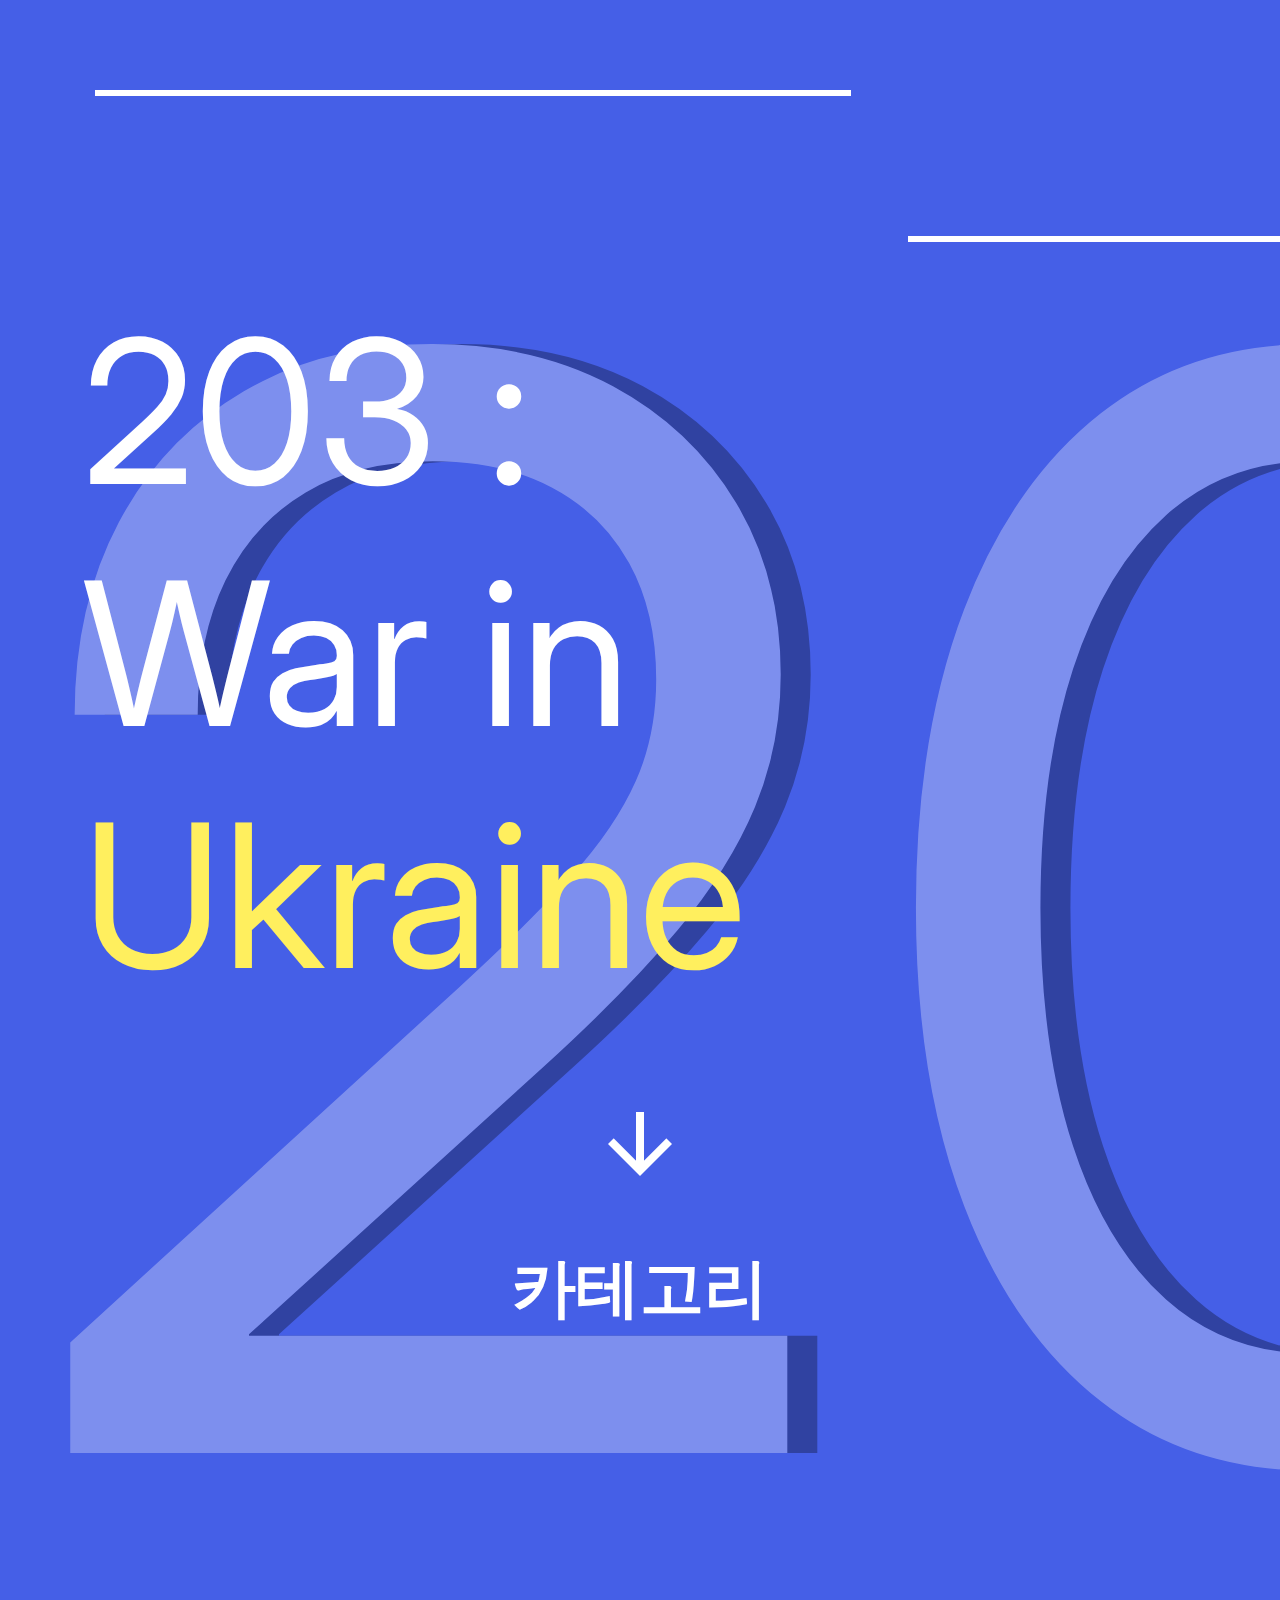
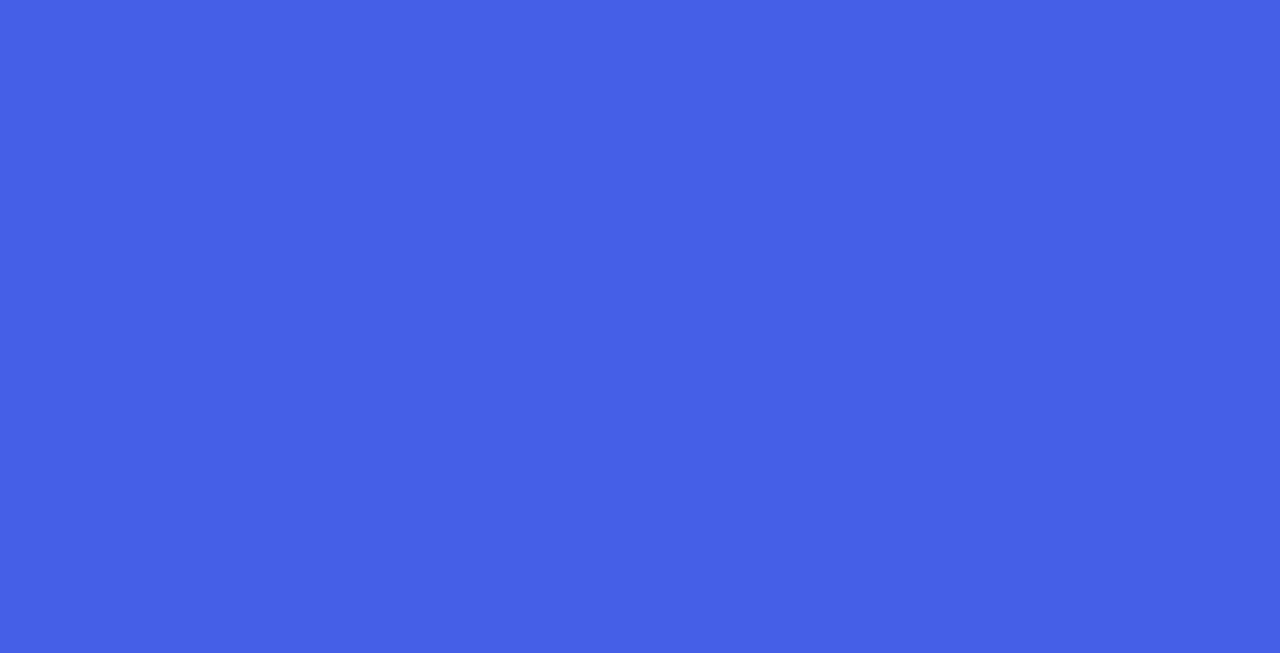
==== index.html @ 04926784 "Add files via upload" ====
<!DOCTYPE html>
<html lang="en" dir="ltr">
  <head>
    <meta charset="utf-8">
    <title>203 Home</title>
    <link rel="stylesheet" href="home.css">
    <link rel="preconnect" href="https://fonts.googleapis.com">
    <link rel="preconnect" href="https://fonts.gstatic.com" crossorigin>
    <link href="https://fonts.googleapis.com/css2?family=Inter:wght@700&display=swap" rel="stylesheet">
  </head>
  <body>
    <hr style="width:750px; border:solid; color:white; margin-top:90px; margin-left:87px;">
    <hr style="width:750px; border:solid; color:white; margin-top:140px; margin-left:900px;">
    <div id="title"> 203 : <br> War in <br> <div id="강조">Ukraine</div></div>
    <nav> <a href="#under"> <img src="arrow.png" id="arrow"> </a> </nav>
    <div id="backgroundtext">203</div>
    <section id="under">
      <h2>카테고리</h2>
    </section>
  </body>
</html>
---- home.css ----
html {
  scroll-behavior: smooth;
}
body{
  background-color: #455FE7;
  font-family: 'Inter', sans-serif;
  -ms-overflow-style: none; }
::-webkit-scrollbar { display: none; }

#backgroundtext{
  color: #FFFFFF;
  opacity: 0.3;
  font-size: 1500px;
  text-align: center;
  text-shadow: 30px 0px 0 black;
  position: fixed;
  top: 0;
  z-index: -1;
}
#title{
  color: #FFFFFF;
  font-size: 200px;
  text-align: left;
  padding-left: 74px;
  padding-top: 40px;
}
#강조{
  color: #FFEF5E;
}
#arrow{
  align-items: baseline;
  display: block;
  margin-left: auto;
  margin-right: auto;
  margin-top:80px;
  -webkit-animation: mover 1.5s infinite  alternate;
  animation: mover 1s infinite  alternate;
}
@-webkit-keyframes mover {
    0% { transform: translateY(0); }
    100% { transform: translateY(-20px); }
}
@keyframes mover {
    0% { transform: translateY(0); }
    100% { transform: translateY(-20px); }
}

section{
  position:relative;
  width:100%;
  margin:0 auto;
  height:1000px;
}
section h2{
  color: white;
  font-size:4em;
  text-align: center;
}
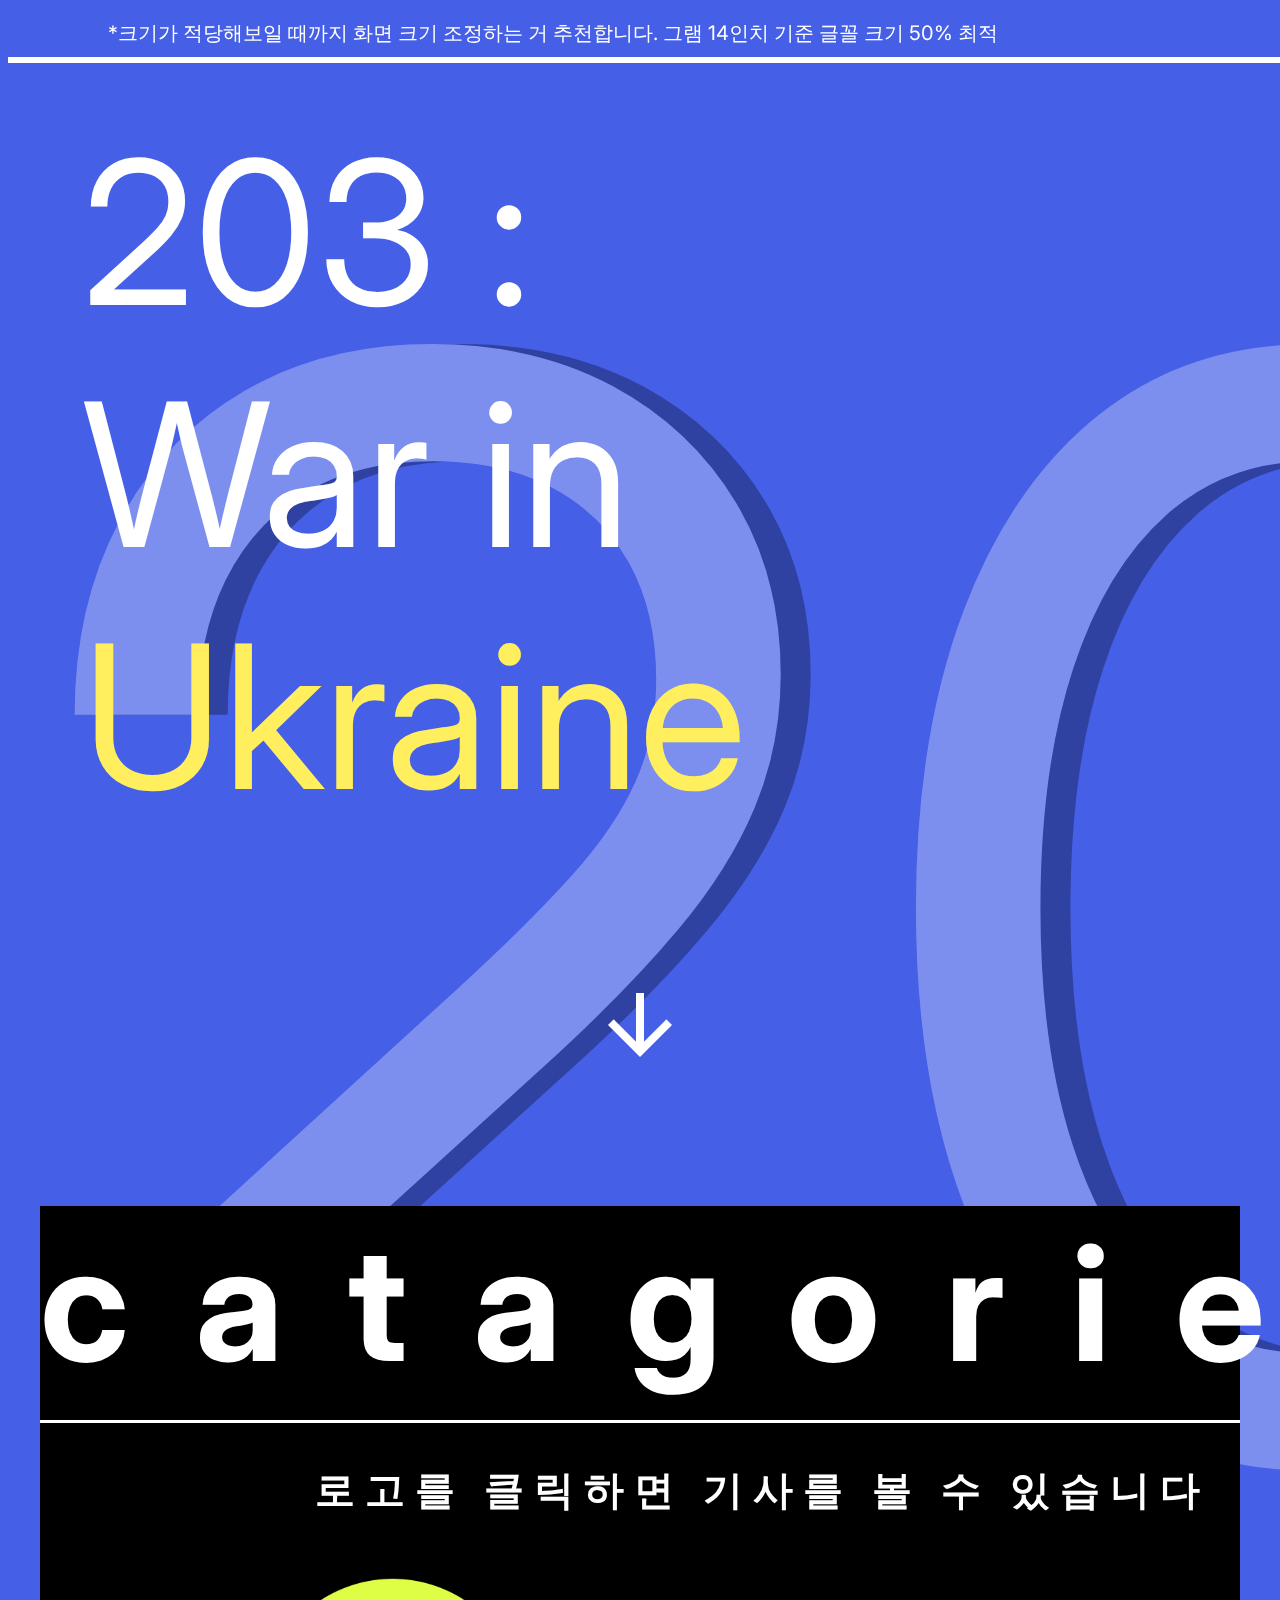
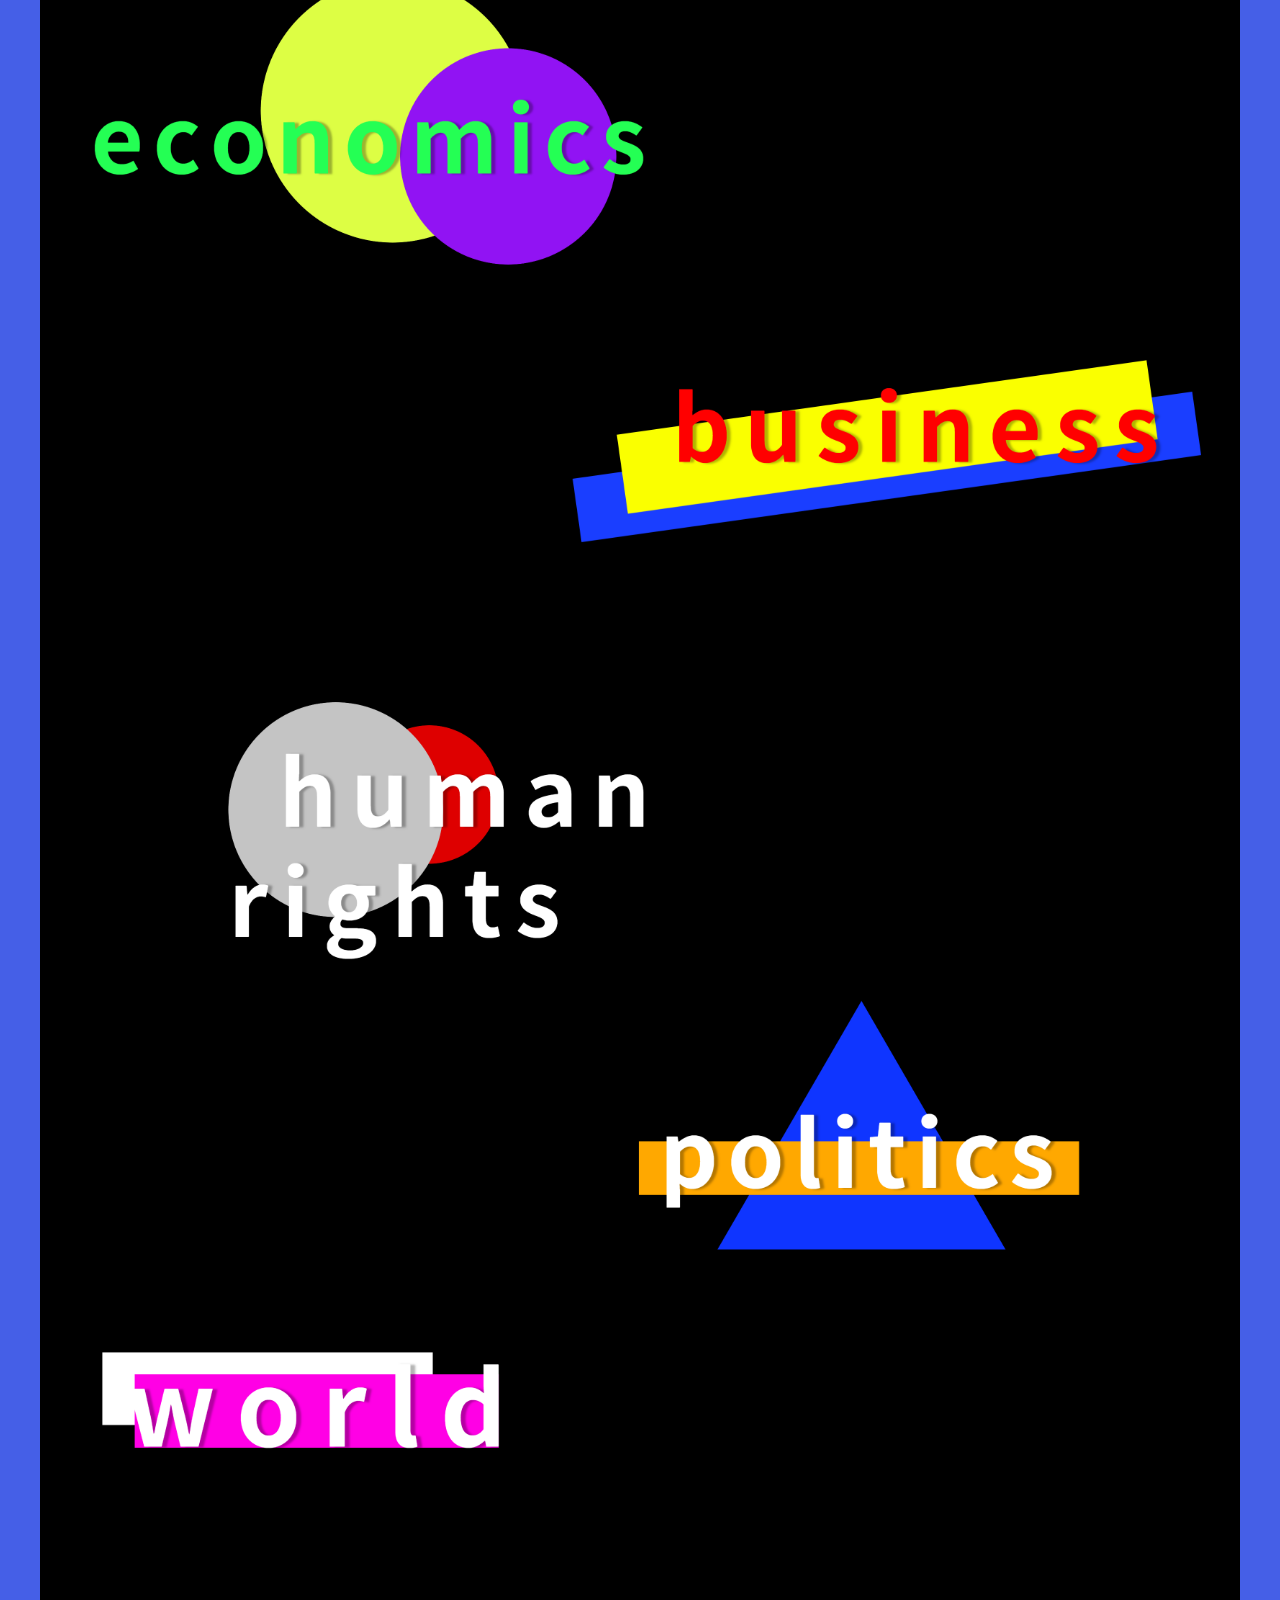
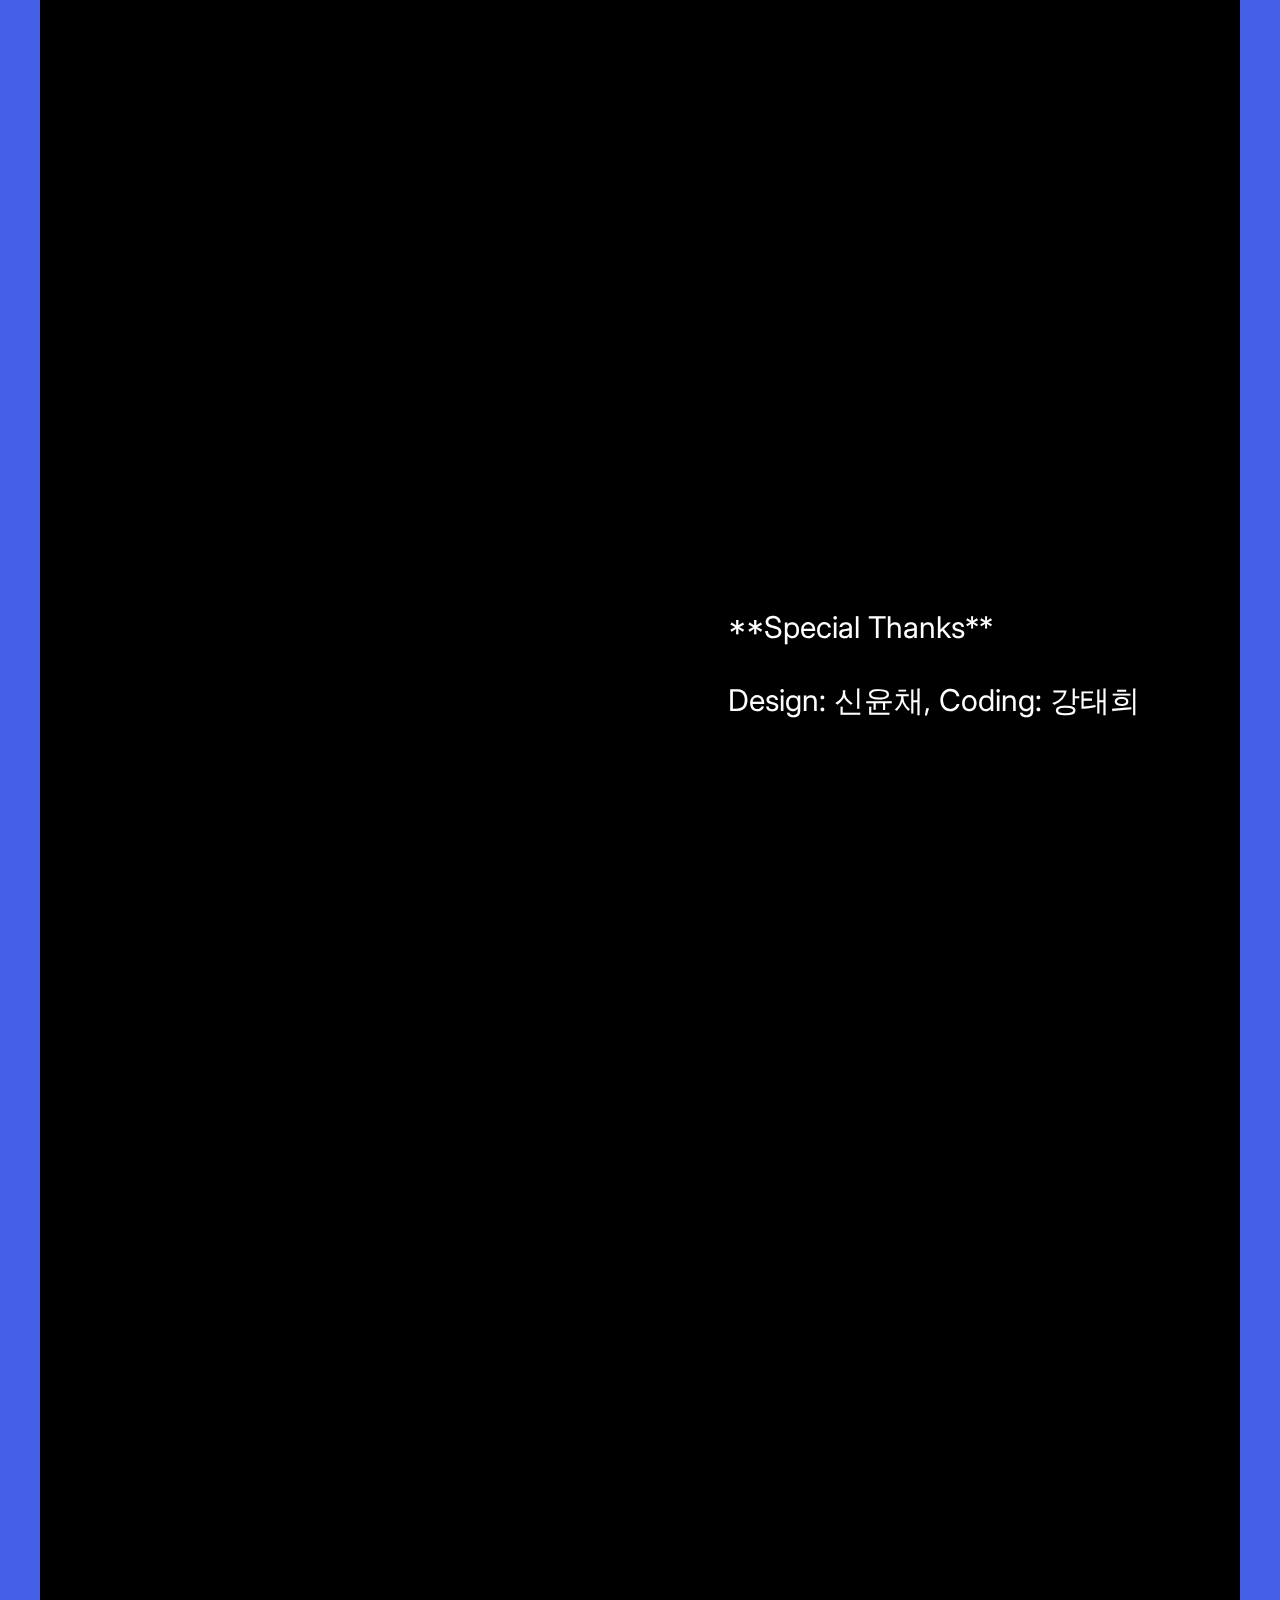
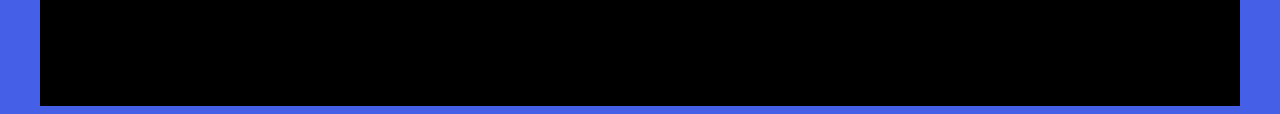
==== commit 5b5d5eee: "Add files via upload" ====
--- a/index.html
+++ b/index.html
@@ -9,13 +9,20 @@
     <link href="https://fonts.googleapis.com/css2?family=Inter:wght@700&display=swap" rel="stylesheet">
   </head>
   <body>
-    <hr style="width:750px; border:solid; color:white; margin-top:90px; margin-left:87px;">
-    <hr style="width:750px; border:solid; color:white; margin-top:140px; margin-left:900px;">
+    <div style="color: white; font-size: 20px; margin-left: 100px; margin-top:20px;">*크기가 적당해보일 때까지 화면 크기 조정하는 거 추천합니다. 그램 14인치 기준 글꼴 크기 50% 최적</div>
+    <hr style="width:2370px; border:solid; color:white; margin-top:10px; margin-left:auto;">
     <div id="title"> 203 : <br> War in <br> <div id="강조">Ukraine</div></div>
     <nav> <a href="#under"> <img src="arrow.png" id="arrow"> </a> </nav>
     <div id="backgroundtext">203</div>
     <section id="under">
-      <h2>카테고리</h2>
+      <h2>catagories</h2>
+      <h3>로고를 클릭하면 기사를 볼 수 있습니다</h3>
+      <a href="economic.html"><img src="002.png"></a>
+      <a href="business.html"><img src="005.png" style="margin-left: 40%; margin-bottom: 120px;"></a>
+      <a href="human_rights.html"><img src="004.png"></a>
+      <a href="politics.html"><img src="003.png" style="margin-left: 40%;"></a>
+      <a href="world.html"><img src="001.png"></a>
+      <div style="color: white; font-size: 30px; margin-top: 650px; margin-right:100px; float: right;">**Special Thanks** <br><br> Design: 신윤채, Coding: 강태희</div>
     </section>
   </body>
 </html>
--- a/home.css
+++ b/home.css
@@ -23,6 +23,7 @@
   text-align: left;
   padding-left: 74px;
   padding-top: 40px;
+  padding-bottom: 30px;
 }
 #강조{
   color: #FFEF5E;
@@ -32,7 +33,7 @@
   display: block;
   margin-left: auto;
   margin-right: auto;
-  margin-top:80px;
+  margin-top:110px;
   -webkit-animation: mover 1.5s infinite  alternate;
   animation: mover 1s infinite  alternate;
 }
@@ -47,12 +48,39 @@
 
 section{
   position:relative;
-  width:100%;
+  width:95%;
   margin:0 auto;
-  height:1000px;
+  height: 3700px;
+  background-color: black;
 }
 section h2{
   color: white;
-  font-size:4em;
+  font-size:10em;
   text-align: center;
+  border-bottom: solid white;
+  padding-bottom: 20px;
+  letter-spacing: 65px;
+  margin-bottom: 0px;
 }
+section h3{
+  color: white;
+  font-size:2.5em;
+  text-align: right;
+  padding-bottom: 20px;
+  letter-spacing: 10px;
+  padding-right: 30px;
+}
+section img{
+  width: 60%;
+  transition: all ease 0.8s;
+}
+section img:hover{
+  transform: rotate( -5deg );
+}
+.backgroundsheet{
+  background-color: black;
+  width:95%;
+  margin: auto;
+  height: 100%;
+  z-index: -1;
+}
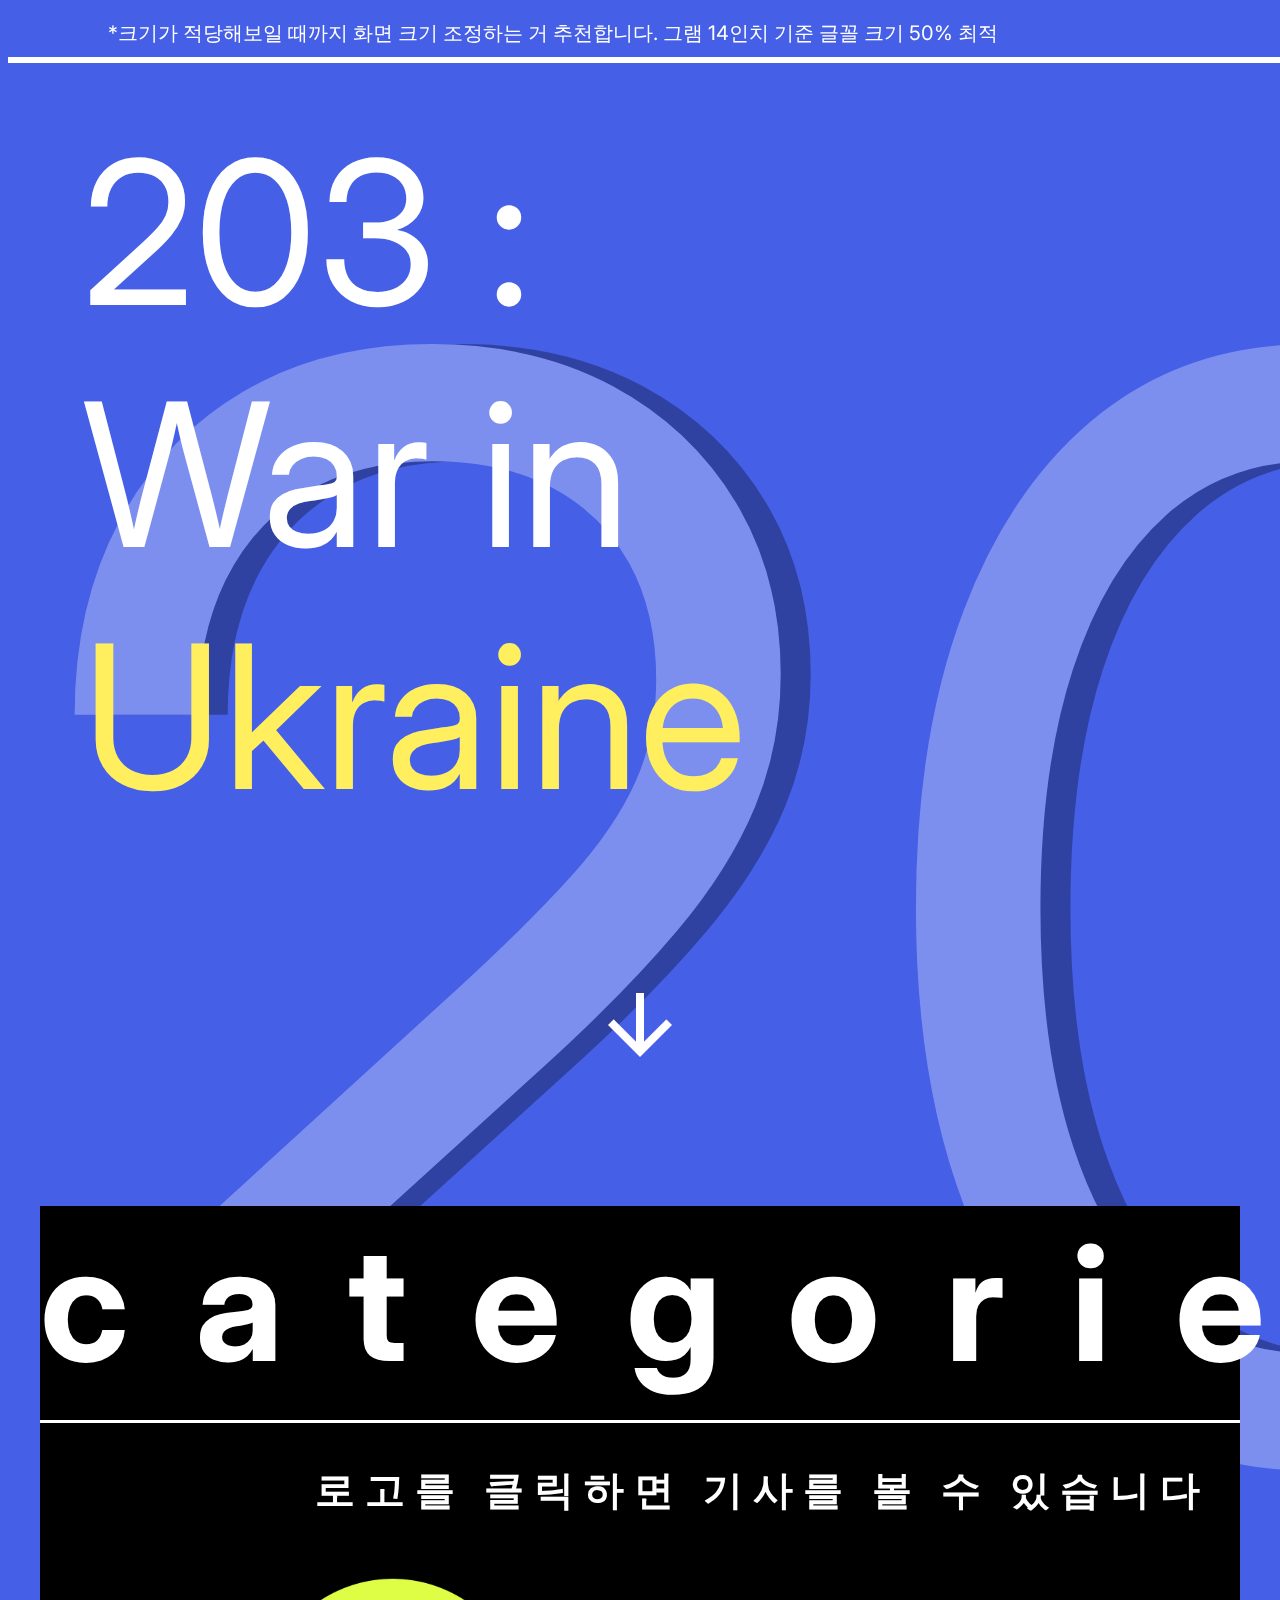
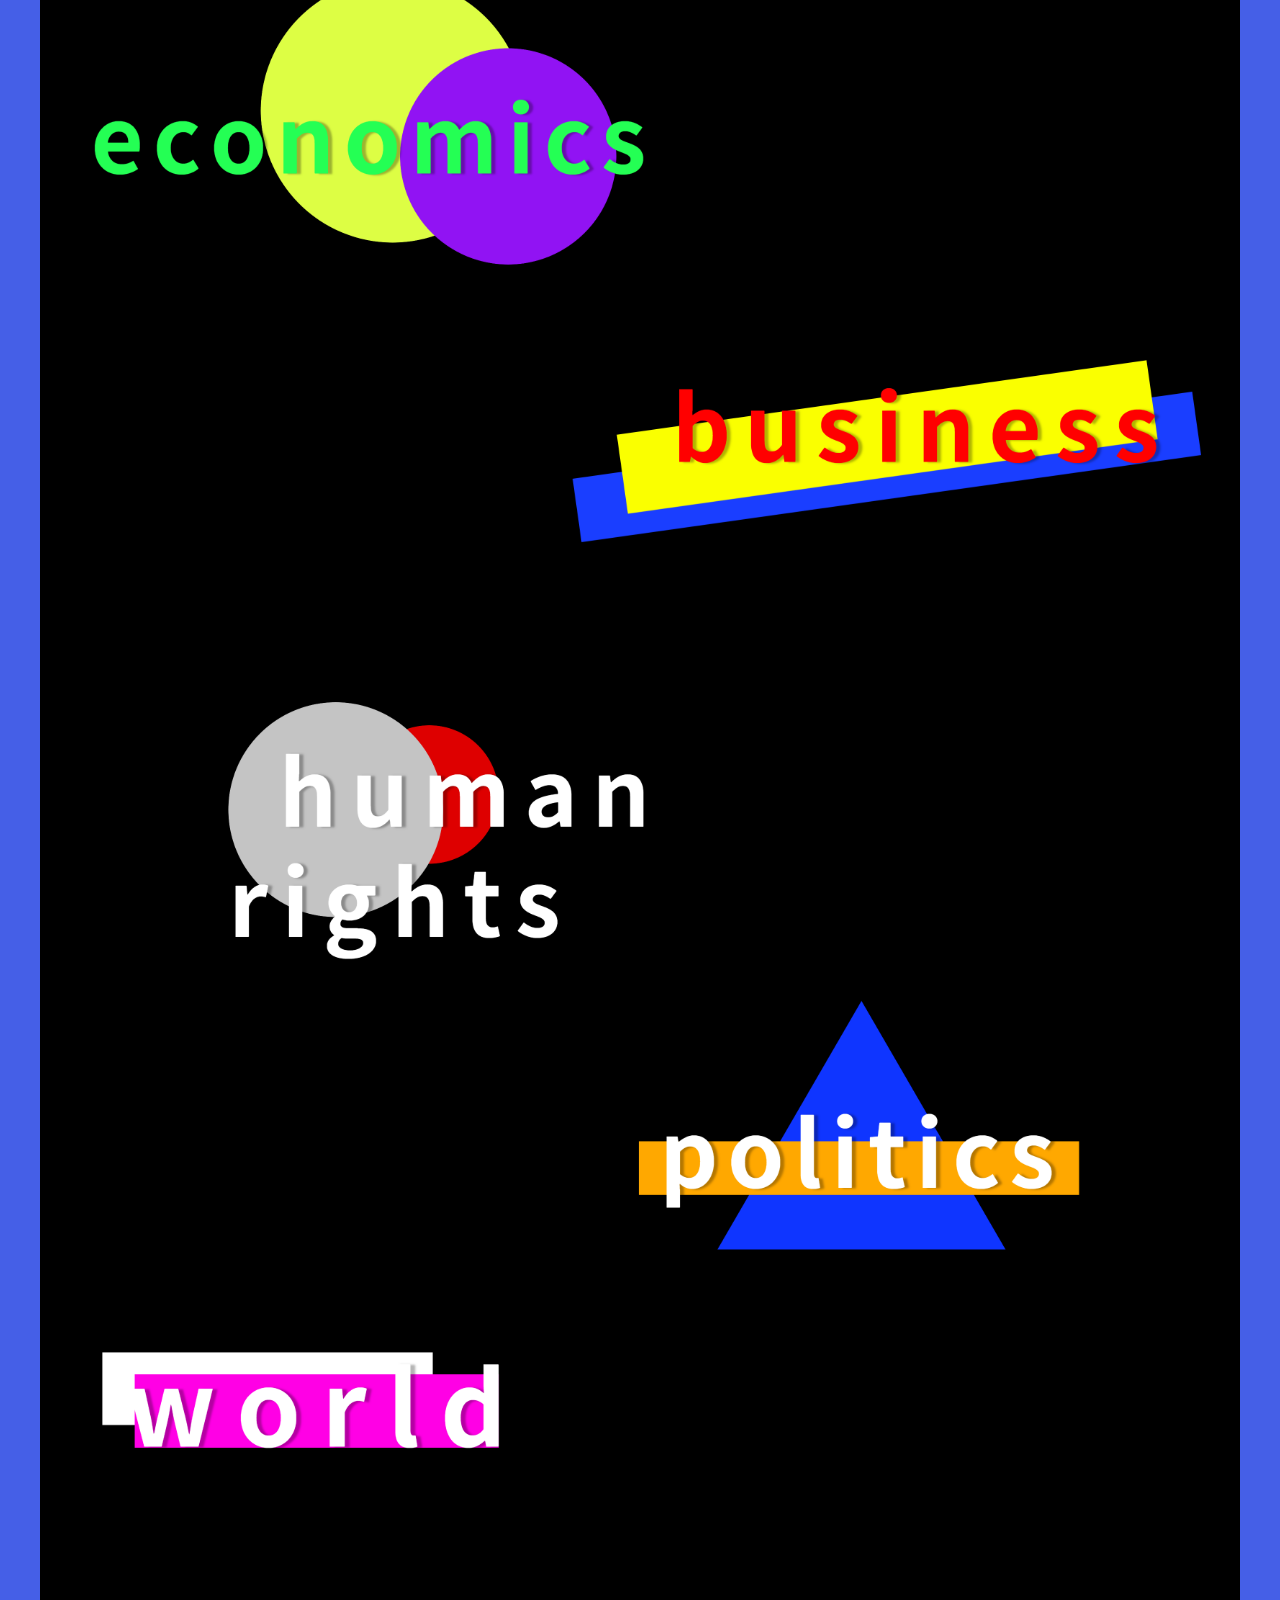
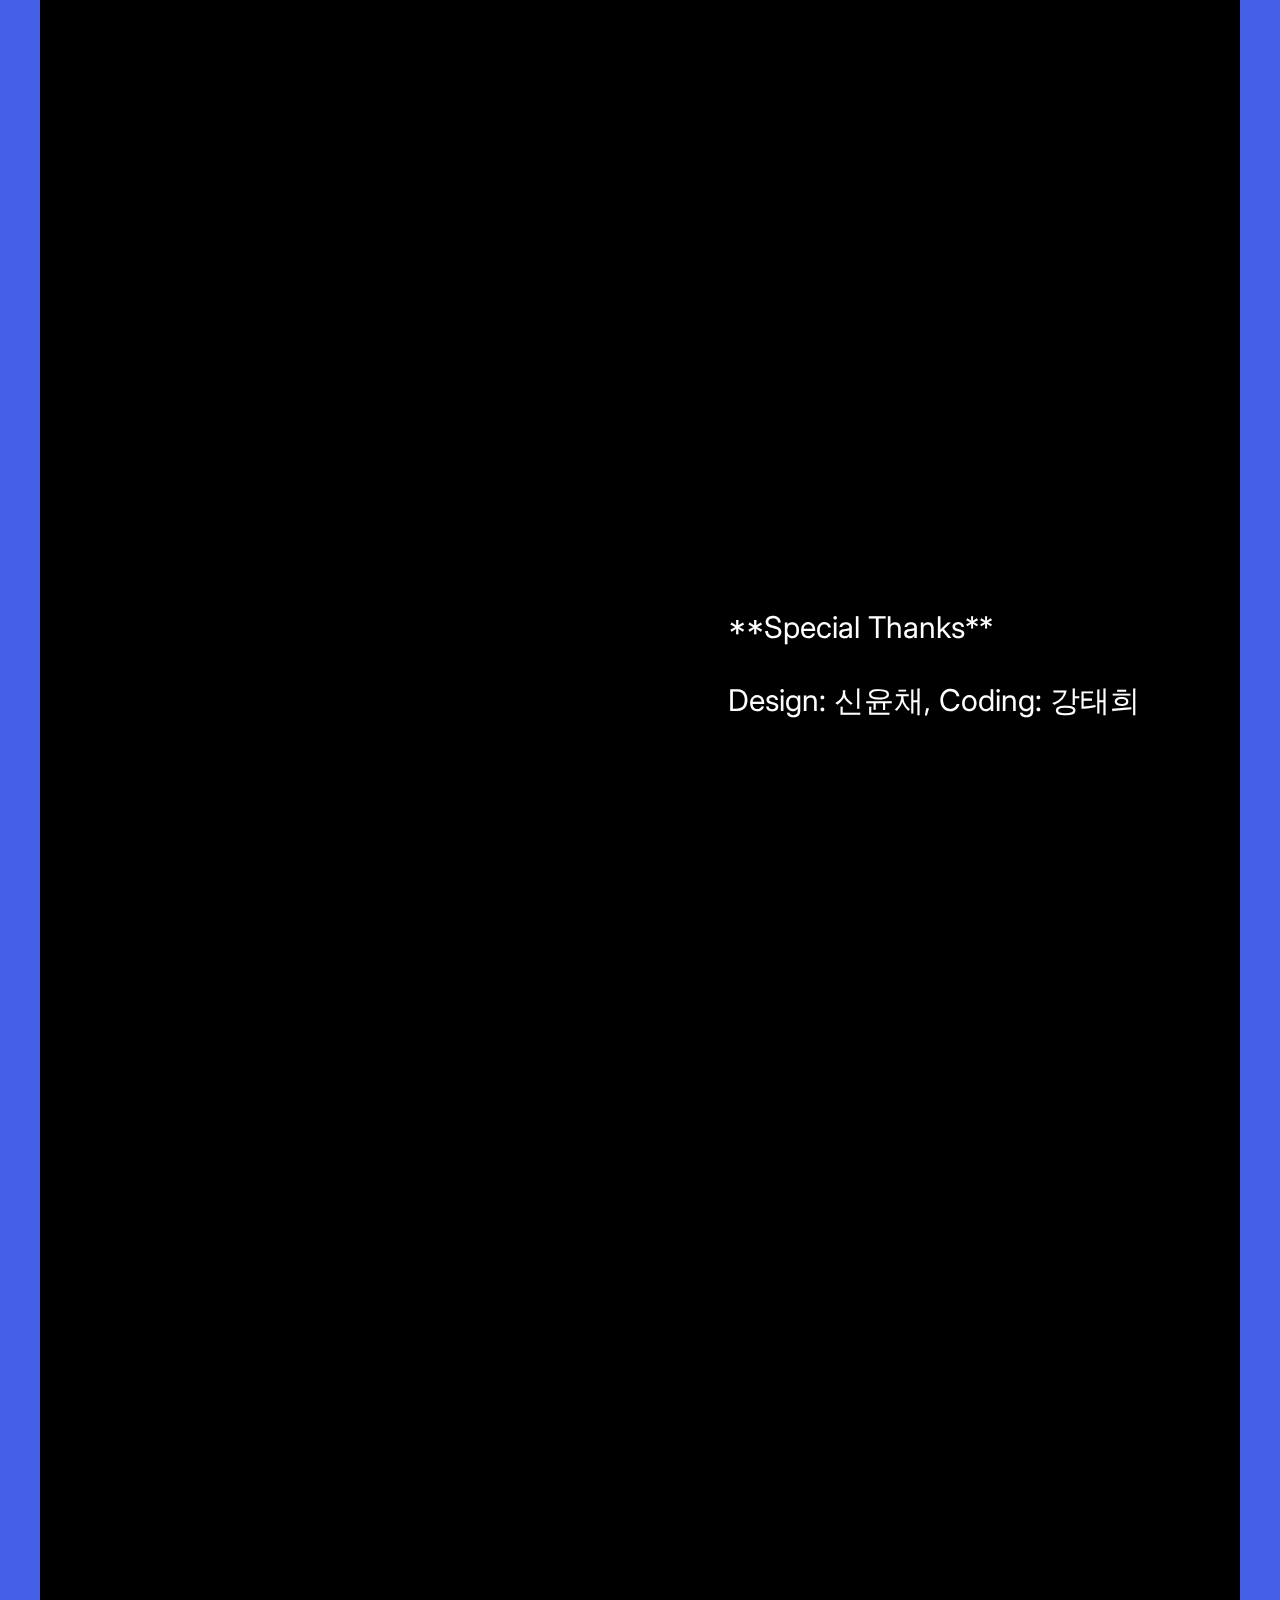
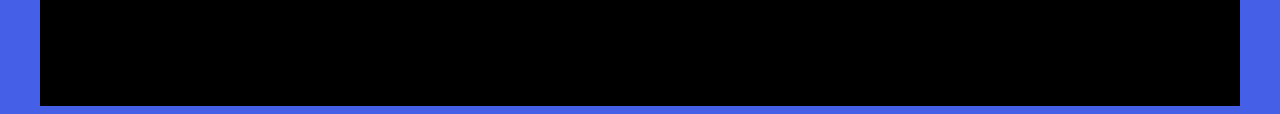
==== commit d5131648: "Update index.html" ====
--- a/index.html
+++ b/index.html
@@ -15,7 +15,7 @@
     <nav> <a href="#under"> <img src="arrow.png" id="arrow"> </a> </nav>
     <div id="backgroundtext">203</div>
     <section id="under">
-      <h2>catagories</h2>
+      <h2>categories</h2>
       <h3>로고를 클릭하면 기사를 볼 수 있습니다</h3>
       <a href="economic.html"><img src="002.png"></a>
       <a href="business.html"><img src="005.png" style="margin-left: 40%; margin-bottom: 120px;"></a>
